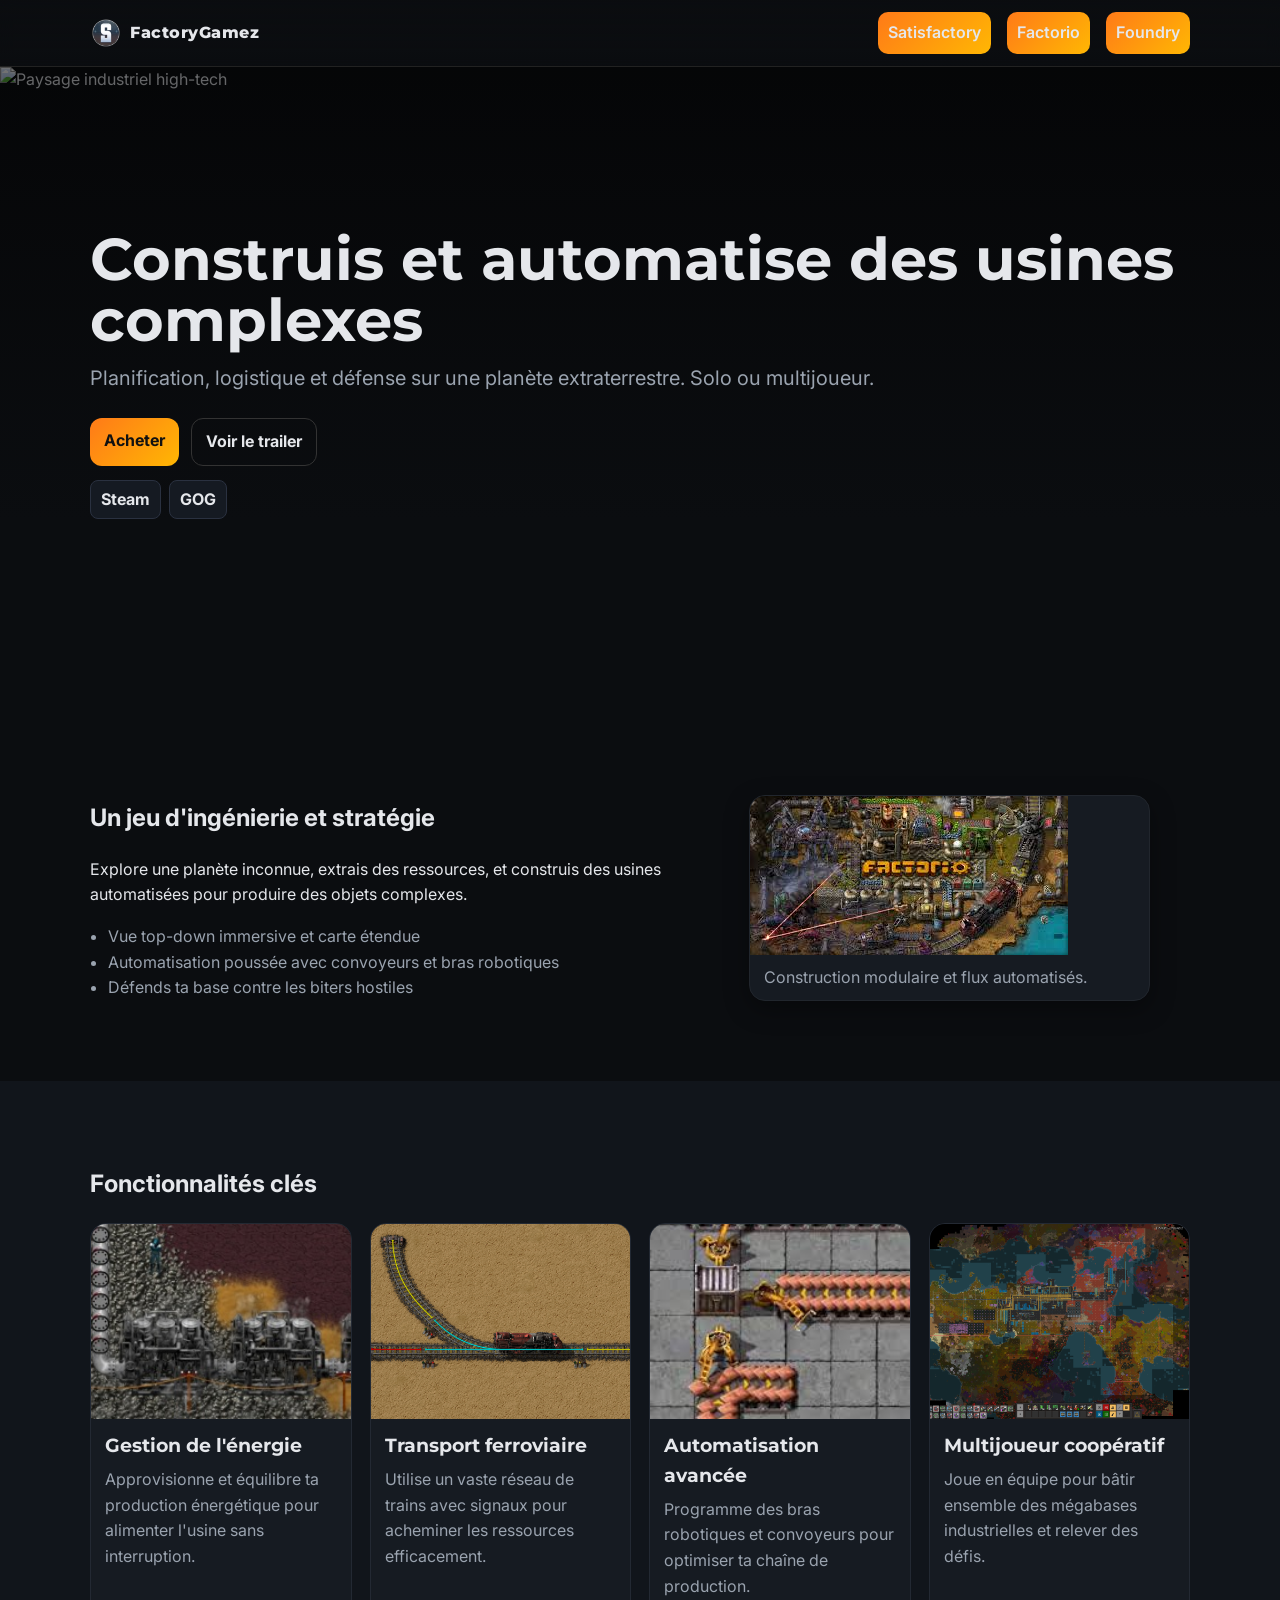
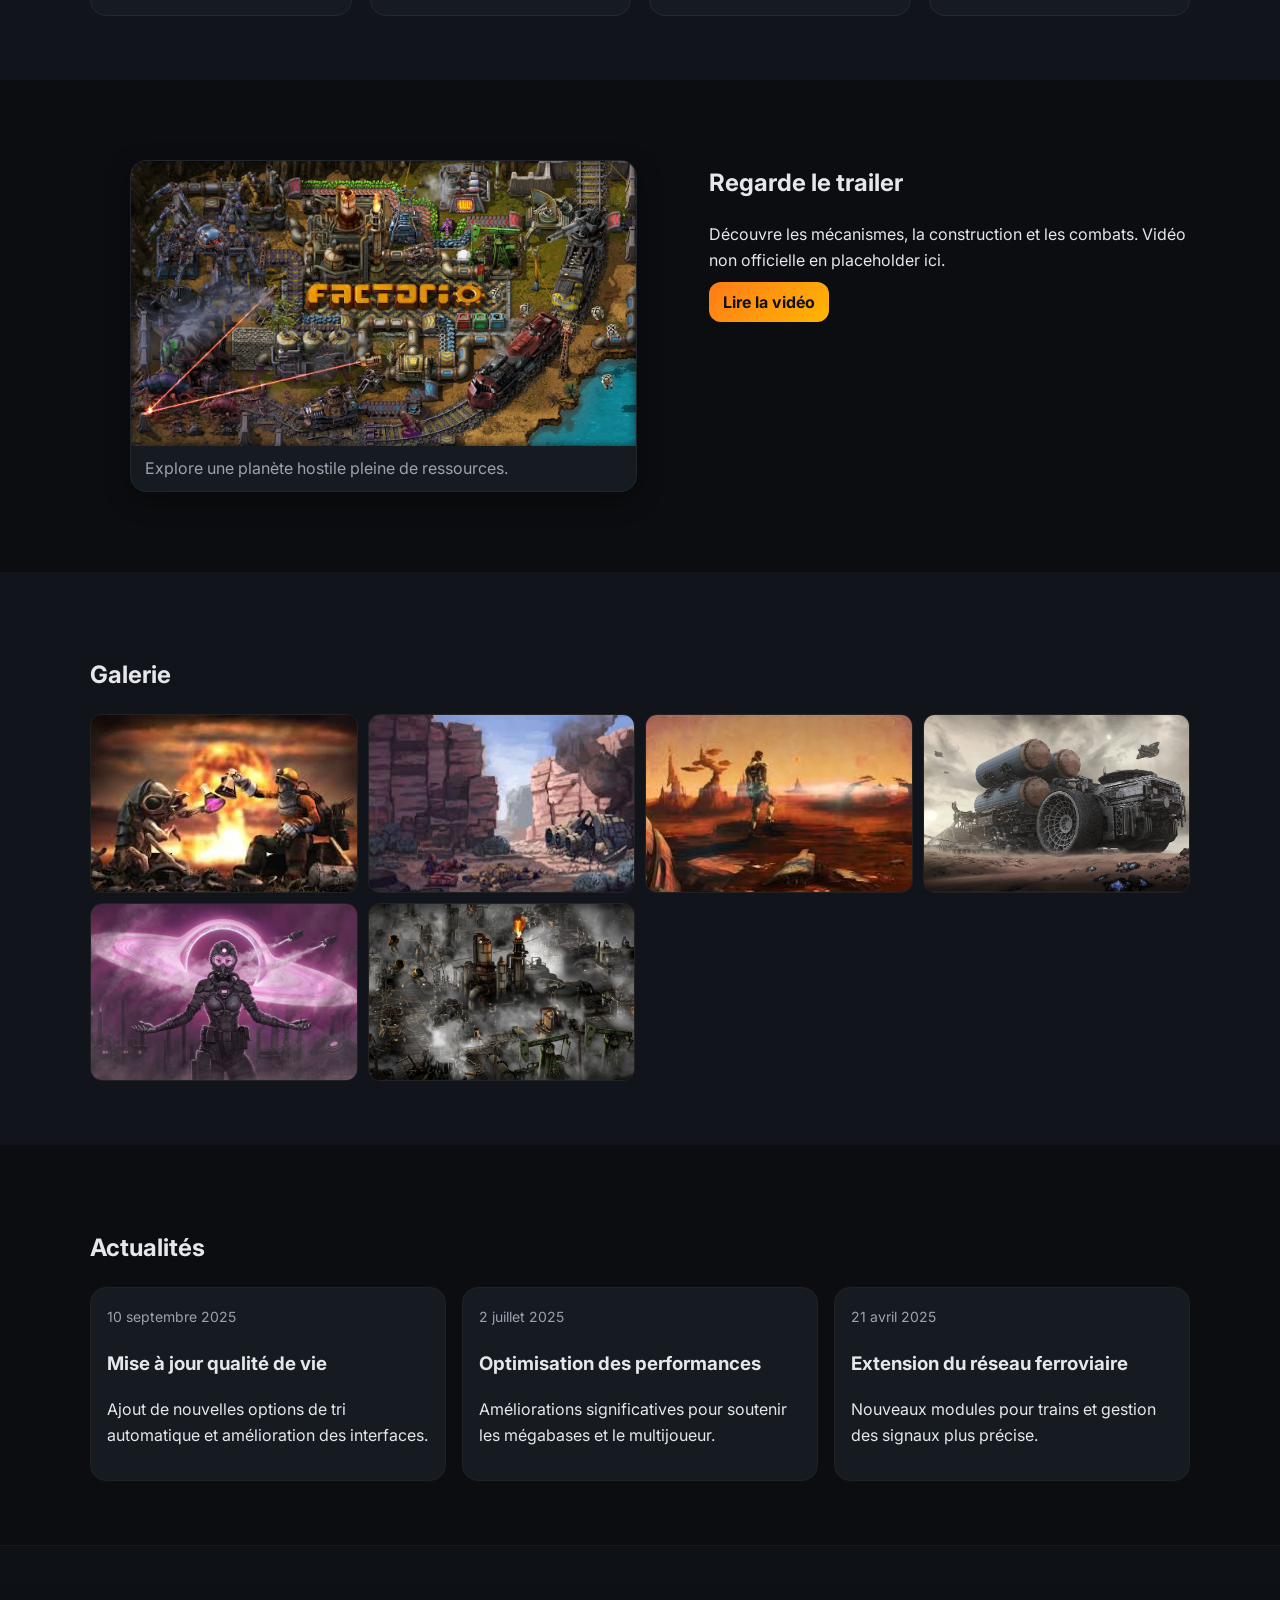
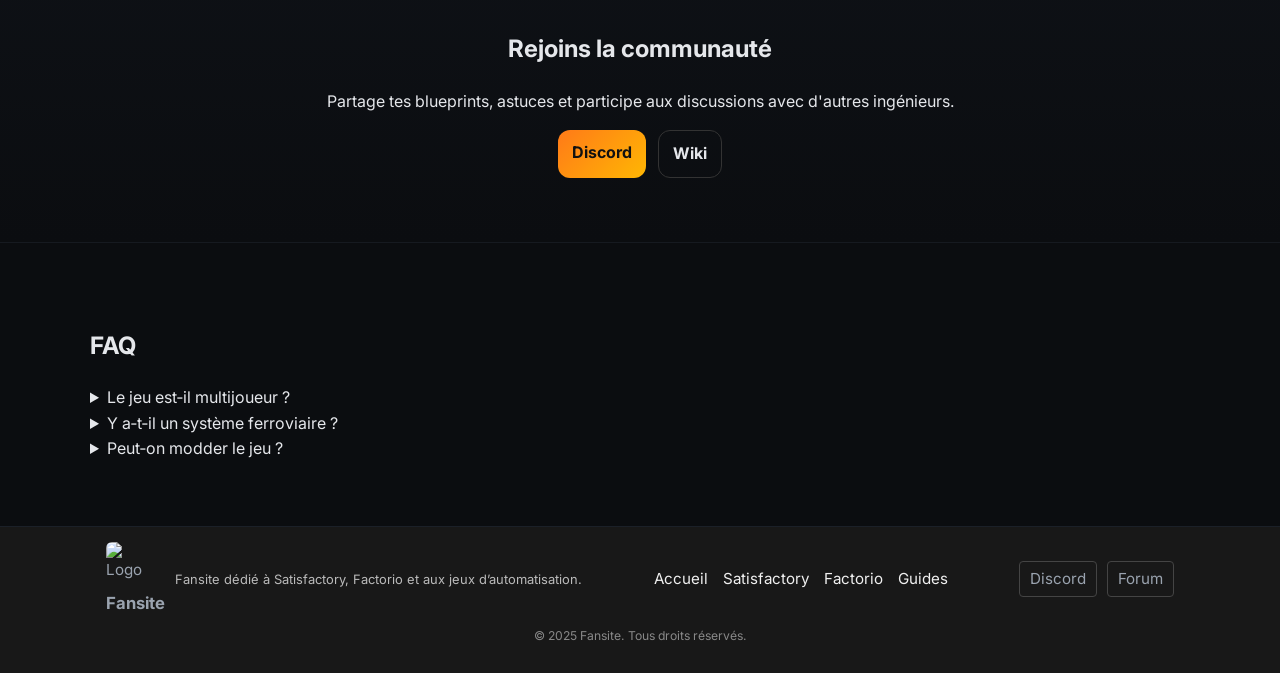
==== factorio.html @ 07c8ab1f "Vz Avec MAJ STARTER" ====
<!-- index.html -->
<!doctype html>
<html lang="fr">

<head>
  <meta charset="utf-8" />
  <meta name="viewport" content="width=device-width, initial-scale=1" />
  <title>factorio — Fansite étudiant</title>
  <meta name="description" content="Fansite non officiel de factorio pour un projet scolaire." />
  <link rel="preconnect" href="https://fonts.googleapis.com" />
  <link rel="preconnect" href="https://fonts.gstatic.com" crossorigin />
  <link
    href="https://fonts.googleapis.com/css2?family=Montserrat:wght@400;600;800&family=Inter:wght@400;600&display=swap"
    rel="stylesheet" />
  <link rel="stylesheet" href="assets/css/factorioStyles.css" />
  <link rel="icon" href="https://source.unsplash.com/64x64/?gear,factory" />
</head>

<body>
  <header class="site-header">
    <div class="wrap" style="display: flex; align-items: center; justify-content: space-between;">
      <a class="logo" href="index.html" aria-label="Accueil Satisfactory Fansite" style="display: inline-flex; align-items: center; gap: 0.5em;">
        <img src="assets/images/index/logo.png" alt="Logo" />
        <span>FactoryGamez</span>
      </a>
  
      <!-- Menu burger sans JS -->
      <input id="nav-toggle" type="checkbox" class="nav-toggle" aria-label="Ouvrir le menu" style="display: none;" />
      <label for="nav-toggle" class="nav-toggle-label" aria-hidden="true" style="cursor: pointer; font-size: 1.5em; user-select: none;">☰</label>
  
      <nav class="main-nav" aria-label="Navigation principale" style="display: flex; gap: 1em;">
        <a href="satisfactory.html" class="btn--primary">Satisfactory</a>
        <a href="factorio.html" class="btn--primary">Factorio</a>
        <a href="foundry.html" class="btn--primary">Foundry</a>
      </nav>
    </div>
  </header>
  
 

  <main id="contenu">
    <!-- HERO -->
    <section class="hero" role="banner">
      <picture>
        <source media="(min-width: 1024px)" srcset="https://source.unsplash.com/1600x900/?factory,industry" />
        <img src="assets/images/factorio/FactorioMap.jpg" alt="Paysage industriel high-tech" />
      </picture>
      <div class="hero__content wrap">
        <h1>Construis et automatise des usines complexes</h1>
        <p>Planification, logistique et défense sur une planète extraterrestre. Solo ou multijoueur.</p>
        <div class="hero__ctas">
          <a class="btn btn--primary" href="#acheter">Acheter</a>
          <a class="btn btn--ghost" href="#trailer">Voir le trailer</a>
        </div>
        <ul class="storebadges" aria-label="Boutiques">
          <li><a href="#" aria-label="Steam">Steam</a></li>
          <li><a href="#" aria-label="GOG">GOG</a></li>
        </ul>
      </div>
      <div class="hero__fade"></div>
    </section>

    <!-- LE JEU -->
    <section id="jeu" class="section wrap grid-2">
      <div>
        <h2>Un jeu d'ingénierie et stratégie</h2>
        <p>
          Explore une planète inconnue, extrais des ressources, et construis des usines automatisées pour produire des objets complexes.
        </p>
        <ul class="bullets">
          <li>Vue top-down immersive et carte étendue</li>
          <li>Automatisation poussée avec convoyeurs et bras robotiques</li>
          <li>Défends ta base contre les biters hostiles</li>
        </ul>
      </div>
      <figure class="media-card">
        <img src="assets/images/factorio/FactorioMap.jpg" alt="Usine avec convoyeurs automatisés" />
        <figcaption>Construction modulaire et flux automatisés.</figcaption>
      </figure>
    </section>

    <!-- FEATURES -->
    <section id="features" class="section section--alt">
      <div class="wrap">
        <h2>Fonctionnalités clés</h2>
        <div class="features">
          <article class="feature">
            <img src="assets/images/factorio/FactorioSystemeElectrique.jpg" alt="Production électrique" />
            <h3>Gestion de l'énergie</h3>
            <p>Approvisionne et équilibre ta production énergétique pour alimenter l'usine sans interruption.</p>
          </article>
          <article class="feature">
            <img src="assets/images/factorio/FactorioTrain.png" alt="Réseau ferroviaire" />
            <h3>Transport ferroviaire</h3>
            <p>Utilise un vaste réseau de trains avec signaux pour acheminer les ressources efficacement.</p>
          </article>
          <article class="feature">
            <img src="assets/images/factorio/FactorioBrasRobotique.jpg" alt="Bras robotisés" />
            <h3>Automatisation avancée</h3>
            <p>Programme des bras robotiques et convoyeurs pour optimiser ta chaîne de production.</p>
          </article>
          <article class="feature">
            <img src="assets/images/factorio/FactorioMultiPlayer.png" alt="Jeu coopératif" />
            <h3>Multijoueur coopératif</h3>
            <p>Joue en équipe pour bâtir ensemble des mégabases industrielles et relever des défis.</p>
          </article>
        </div>
      </div>
    </section>

    <!-- TRAILER / MEDIA -->
    <section id="trailer" class="section wrap grid-2">
      <figure class="media-card">
        <img src="assets/images/factorio/FactorioTrailer.jpg" alt="Terrain extraterrestre" />
        <figcaption>Explore une planète hostile pleine de ressources.</figcaption>
      </figure>
      <div>
        <h2>Regarde le trailer</h2>
        <p>Découvre les mécanismes, la construction et les combats. Vidéo non officielle en placeholder ici.</p>
        <a class="btn btn--primary" href="#">Lire la vidéo</a>
      </div>
    </section>

    <!-- MEDIAS -->
    <section id="medias" class="section section--alt">
      <div class="wrap">
        <h2>Galerie</h2>
        <div class="gallery">
          <img src="assets/images/factorio/FactorioGallery1.jpg" alt="Usine illuminée la nuit" />
          <img src="assets/images/factorio/FactorioGallery2.jpg" alt="Biome forestier" />
          <img src="assets/images/factorio/FactorioGallery3.jpg" alt="Raffinerie pétrolière" />
          <img src="assets/images/factorio/FactorioGallery4.jpg" alt="Gare ferroviaire" />
          <img src="assets/images/factorio/FactorioGallery5.jpg" alt="Bras robotisés d'assemblage" />
          <img src="assets/images/factorio/FactorioGallery6.jpeg" alt="Flore extraterrestre" />
        </div>
      </div>
    </section>

    <!-- ACTUS -->
    <section id="actu" class="section wrap">
      <h2>Actualités</h2>
      <div class="news">
        <article class="news-item">
          <time datetime="2025-09-10">10 septembre 2025</time>
          <h3>Mise à jour qualité de vie</h3>
          <p>Ajout de nouvelles options de tri automatique et amélioration des interfaces.</p>
        </article>
        <article class="news-item">
          <time datetime="2025-07-02">2 juillet 2025</time>
          <h3>Optimisation des performances</h3>
          <p>Améliorations significatives pour soutenir les mégabases et le multijoueur.</p>
        </article>
        <article class="news-item">
          <time datetime="2025-04-21">21 avril 2025</time>
          <h3>Extension du réseau ferroviaire</h3>
          <p>Nouveaux modules pour trains et gestion des signaux plus précise.</p>
        </article>
      </div>
    </section>

    <!-- COMMUNAUTÉ / CTA -->
    <section id="communaute" class="section section--cta">
      <div class="wrap cta">
        <h2>Rejoins la communauté</h2>
        <p>Partage tes blueprints, astuces et participe aux discussions avec d'autres ingénieurs.</p>
        <div class="cta__actions">
          <a class="btn btn--primary" href="#">Discord</a>
          <a class="btn btn--ghost" href="#">Wiki</a>
        </div>
      </div>
    </section>

    <!-- FAQ -->
    <section id="faq" class="section wrap">
      <h2>FAQ</h2>
      <details>
        <summary>Le jeu est‑il multijoueur ?</summary>
        <p>Oui, joue en solo ou en coopération jusqu'à plusieurs dizaines de joueurs.</p>
      </details>
      <details>
        <summary>Y a‑t‑il un système ferroviaire ?</summary>
        <p>Oui, trains, signaux et gestion complète du transport ferroviaire sont disponibles.</p>
      </details>
      <details>
        <summary>Peut‑on modder le jeu ?</summary>
        <p>Absolument, la communauté propose de nombreux mods permettant d'étendre le gameplay.</p>
      </details>
    </section>
  </main>

  <!-- Footer -->
  <footer class="site-footer">
    <div class="footer-container">
      <!-- Logo et description -->
      <div class="footer-brand">
        <a href="index.html" class="footer-logo" aria-label="Accueil Fansite">
          <img src="https://source.unsplash.com/48x48/?gear,factory" alt="Logo" />
          <span>Fansite</span>
        </a>
        <p>Fansite dédié à Satisfactory, Factorio et aux jeux d’automatisation.</p>
      </div>
  
      <!-- Navigation -->
      <nav class="footer-nav" aria-label="Plan du site">
        <ul>
          <li><a href="index.html">Accueil</a></li>
          <li><a href="satisfactory.html">Satisfactory</a></li>
          <li><a href="factorio.html">Factorio</a></li>
          <li><a href="guides.html">Guides</a></li>
        </ul>
      </nav>
  
      <!-- Réseaux sociaux -->
      <div class="footer-social">
        <a href="#" aria-label="Discord" class="social">Discord</a>
        <a href="#" aria-label="Forum" class="social">Forum</a>
      </div>
    </div>
    <p class="footer-copy">&copy; 2025 Fansite. Tous droits réservés.</p>
  </footer>
</body>

</html>
---- assets/css/factorioStyles.css ----
/* ---------- styles.css ---------- */



:root {
    --bg: #0b0d10;
    --bg-alt: #11151b;
    --card: #161b22;
    --text: #e5e7eb;
    --muted: #9aa3af;
    --primary: #ff7a18;
    --primary-2: #ffb703;
    --accent: #36c;
  }
  
  *, *::before, *::after {
    box-sizing: border-box;
  }
  
  html,
  body {
    scroll-behavior: smooth;
    height: 100%
  }
  
  body {
    margin: 0;
    font-family: Inter, system-ui, -apple-system, Segoe UI, Roboto, Helvetica, Arial, "Apple Color Emoji", "Segoe UI Emoji";
    color: var(--text);
    background: var(--bg);
    line-height: 1.6;
  }
  
  img {
    max-width: 100%;
    display: block;
  }
  
  .wrap {
    width: min(1100px, 92%);
    margin-inline: auto;
  }
  
  .section {
    padding: 64px 0;
  }
  
  .section--alt {
    background: var(--bg-alt);
  }
  
  .grid-2 {
    display: grid;
    grid-template-columns: 1fr;
    gap: 32px;
  }
  
  @media (min-width: 450px) {
    .grid-2 {
        grid-template-columns: 1.1fr .9fr
    }
  }
  
  
  /* Header */
  .site-header {
    position: sticky;
    top: 0;
    z-index: 10;
    background: linear-gradient(180deg, rgba(11, 13, 16, .95), rgba(11, 13, 16, .6));
    backdrop-filter: blur(8px);
    border-bottom: 1px solid #222;
  }
  
  .site-header .wrap {
    display: flex;
    align-items: center;
    justify-content: space-between;
    padding: 12px 0;
  }
  
  .logo {
    display: flex;
    align-items: center;
    gap: .6rem;
    text-decoration: none;
    color: var(--text);
    font-weight: 800;
    font-family: Montserrat, Inter, sans-serif;
    letter-spacing: .5px
  }
  
  .logo img {
    width: 32px;
    height: 32px;
    border-radius: 8px;
  }
  
  
  .main-nav {
    display: flex;
    gap: 18px;
    align-items: center;
  }
  
  .main-nav a {
    color: var(--text);
    text-decoration: none;
    font-weight: 600;
    padding: 8px 10px;
    border-radius: 10px;
  }
  
  .main-nav a:hover {
    background: #1f2430;
  }
  
  .btn {
    border: 1.5px solid #333;
    padding: 10px 14px;
    border-radius: 12px;
    font-weight: 700;
    text-decoration: none;
  }
  
  .btn--primary {
    background: linear-gradient(135deg, var(--primary), var(--primary-2));
    color: #111;
    border: none;
  }
  
  .btn--ghost {
    background: transparent;
    color: var(--text);
  }
  
  
  /* Mobile nav (no JS) */
  .nav-toggle {
    display: none
  }
  
  .nav-toggle-label {
    display: none;
    cursor: pointer;
    font-size: 24px;
    padding: 6px 10px;
    border-radius: 8px;
  }
  
  @media (max-width: 450px) {
    .nav-toggle-label {
        display: block
    }
  
    .main-nav {
        position: fixed;
        inset: 56px 0 auto 0;
        background: var(--bg);
        border-bottom: 1px solid #222;
        padding: 12px 4%;
        transform: translateY(-120%);
        transition: transform .25s ease;
        flex-wrap: wrap;
        gap: 10px;
    }
  
    .nav-toggle:checked~.main-nav {
        transform: translateY(0)
    }
  }
  
  
  /* Hero */
  .hero {
    position: relative;
    min-height: 72vh;
    display: grid;
  }
  
  .hero picture,
  .hero img {
    position: absolute;
    inset: 0;
    width: 100%;
    height: 100%;
    object-fit: cover;
  }
  
  .hero__fade {
    position: absolute;
    inset: 0;
    background: linear-gradient(180deg, rgba(0, 0, 0, .55), rgba(11, 13, 16, .95) 70%);
  }
  
  .hero__content {
    position: relative;
    z-index: 2;
    padding-top: 18vh;
    padding-bottom: 6vh;
  }
  
  .hero h1 {
    font-family: Montserrat, Inter, sans-serif;
    font-size: clamp(28px, 4.6vw, 64px);
    line-height: 1.05;
    margin: 0 0 10px;
  }
  
  .hero p {
    font-size: clamp(16px, 2.4vw, 20px);
    color: var(--muted);
    margin: 0 0 24px;
  }
  
  .hero__ctas {
    display: flex;
    gap: 12px;
    margin-bottom: 14px
  }
  
  .storebadges {
    display: flex;
    gap: 8px;
    list-style: none;
    padding: 0;
    margin: 10px 0 0
  }
  
  .storebadges a {
    display: inline-block;
    padding: 6px 10px;
    background: #151a22;
    border: 1px solid #2a3140;
    border-radius: 8px;
    font-weight: 700;
    text-decoration: none;
    color: var(--text)
  }
  
  
  /* Elements communs */
  .bullets {
    padding-left: 18px;
    color: var(--muted);
  }
  
  .media-card {
    background: var(--card);
    border: 1px solid #21262d;
    border-radius: 16px;
    overflow: hidden;
    box-shadow: 0 8px 24px rgba(0, 0, 0, .35);
  }
  
  .media-card figcaption {
    padding: 10px 14px;
    color: var(--muted)
  }
  
  
  /* Features */
  .features {
    display: grid;
    grid-template-columns: repeat(auto-fit, minmax(220px, 1fr));
    gap: 18px;
    margin-top: 16px
  }
  
  .feature {
    background: var(--card);
    border: 1px solid #232933;
    border-radius: 16px;
    overflow: hidden
  }
  
  .feature img {
    aspect-ratio: 4/3;
    width: 100%;
    object-fit: cover
  }
  
  .feature h3 {
    margin: 12px 14px 0;
    font-family: Montserrat, Inter, sans-serif
  }
  
  .feature p {
    margin: 6px 14px 16px;
    color: var(--muted)
  }
  
  
  /* Galerie */
  .gallery {
    display: grid;
    grid-template-columns: repeat(auto-fit, minmax(220px, 1fr));
    gap: 10px;
  }
  
  .gallery img {
    border-radius: 12px;
    border: 1px solid #222;
    aspect-ratio: 3/2;
    object-fit: cover
  }
  
  /* News */
  .news {
    display: grid;
    grid-template-columns: repeat(auto-fit, minmax(260px, 1fr));
    gap: 16px;
  }
  
  .news-item {
    background: var(--card);
    border: 1px solid #222;
    border-radius: 16px;
    padding: 16px
  }
  
  .news-item time {
    color: var(--muted);
    font-size: 14px
  }
  
  
  /* CTA */
  .section--cta {
    background: linear-gradient(180deg, #0e1116 0%, #0b0d10 100%), url('https://source.unsplash.com/1200x600/?factory,macro') center/cover no-repeat;
    border-block: 1px solid #161a20;
  }
  
  .cta {
    text-align: center
  }
  
  .cta__actions {
    display: flex;
    gap: 12px;
    justify-content: center;
    margin-top: 12px
  }
  
  
  /* Signup */
  .signup {
    display: grid;
    gap: 10px
  }
  
  .signup__row {
    display: flex;
    gap: 8px;
  }
  
  .signup input {
    flex: 1;
    padding: 12px 14px;
    border-radius: 12px;
    border: 1px solid #333;
    background: #0f1319;
    color: var(--text)
  }
  
  .signup button {
    white-space: nowrap
  }
  
  .legal {
    color: var(--muted);
    font-size: 14px
  }
  
  
  /* Footer */
  .site-footer {
    border-top: 1px solid #1b2028;
    background: #0a0c0f;
    padding: 22px 0;
  }
  
  .site-footer .wrap {
    display: flex;
    align-items: center;
    justify-content: space-between;
    gap: 16px;
    flex-wrap: wrap
  }
  
  .site-footer a {
    color: var(--muted);
    text-decoration: none
  }
  
  
  /* Accessibilité */
  .sr-only {
    position: absolute;
    width: 1px;
    height: 1px;
    padding: 0;
    margin: -1px;
    overflow: hidden;
    clip: rect(0, 0, 0, 0);
    white-space: nowrap;
    border: 0
  }
  
  .skip {
    position: absolute;
    left: -9999px;
    top: auto;
    width: 1px;
    height: 1px;
    overflow: hidden
  }
  
  .skip:focus {
    left: 8px;
    top: 8px;
    width: auto;
    height: auto;
    background: #fff;
    color: #000;
    padding: 8px 10px;
    border-radius: 8px
  }
  
  .site-footer {
    background-color: #181818;
    color: #f0f0f0;
    padding: 15px 0;
    font-family: 'Inter', sans-serif;
    font-size: 0.95em;
  }
  .footer-container {
    max-width: 1100px;
    margin: 0 auto;
    display: flex;
    align-items: center;
    justify-content: space-between;
    flex-wrap: wrap;
    gap: 1rem;
    padding: 0 1rem;
  }
  .footer-brand {
    display: flex;
    align-items: center;
    gap: 10px;
  }
  .footer-brand img {
    width: 48px;
    height: 48px;
    border-radius: 6px;
  }
  .footer-brand span {
    font-weight: 700;
    font-size: 1.1em;
  }
  .footer-brand p {
    margin: 0;
    font-size: 0.85em;
    color: #bbb;
  }
  .footer-nav ul {
    display: flex;
    list-style: none;
    margin: 0;
    padding: 0;
    gap: 15px;
  }
  .footer-nav a {
    color: #f0f0f0;
    text-decoration: none;
    transition: color 0.2s;
  }
  .footer-nav a:hover {
    color: #66ccff;
  }
  .footer-social {
    display: flex;
    gap: 10px;
  }
  .social {
    color: #f0f0f0;
    text-decoration: none;
    border: 1px solid #444;
    padding: 5px 10px;
    border-radius: 4px;
    transition: background 0.2s, color 0.2s;
  }
  .social:hover {
    background: #66ccff;
    color: #000;
  }
  .footer-copy {
    text-align: center;
    font-size: 0.8em;
    color: #888;
    margin-top: 10px;
  }
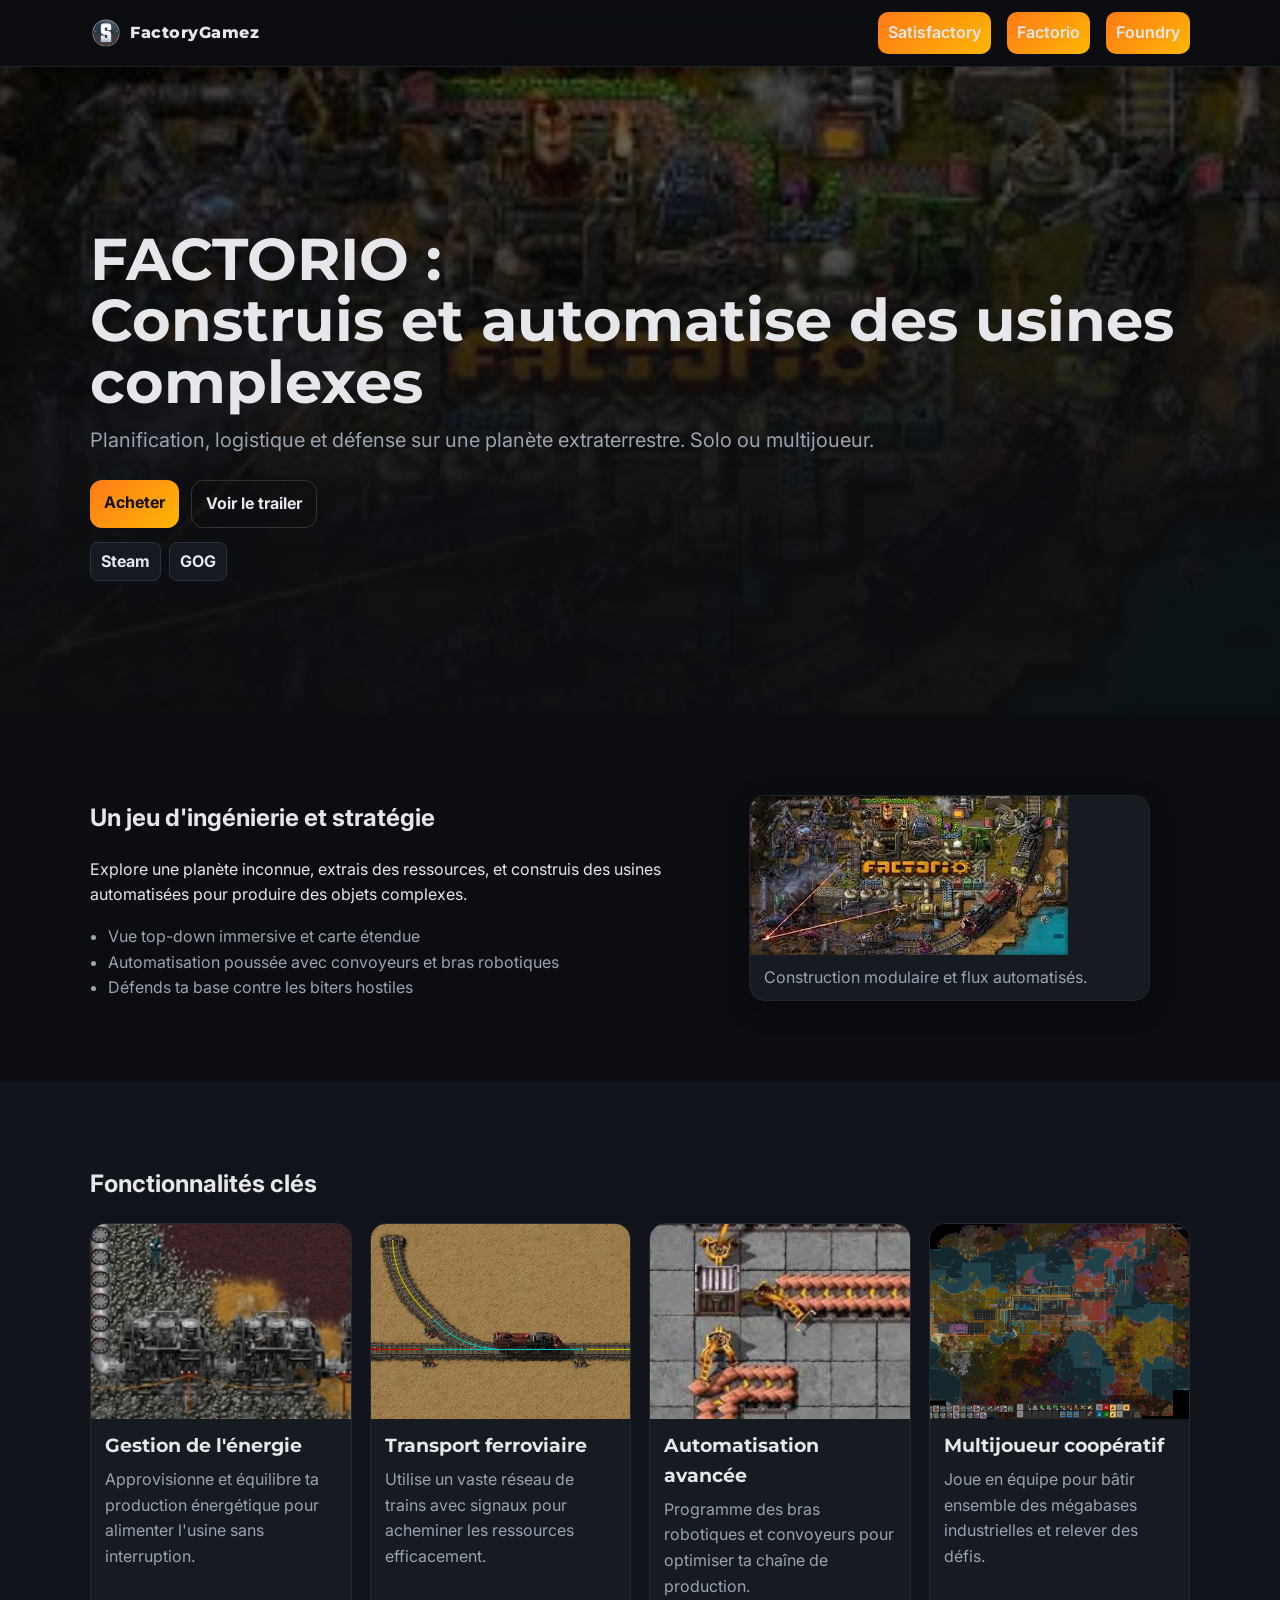
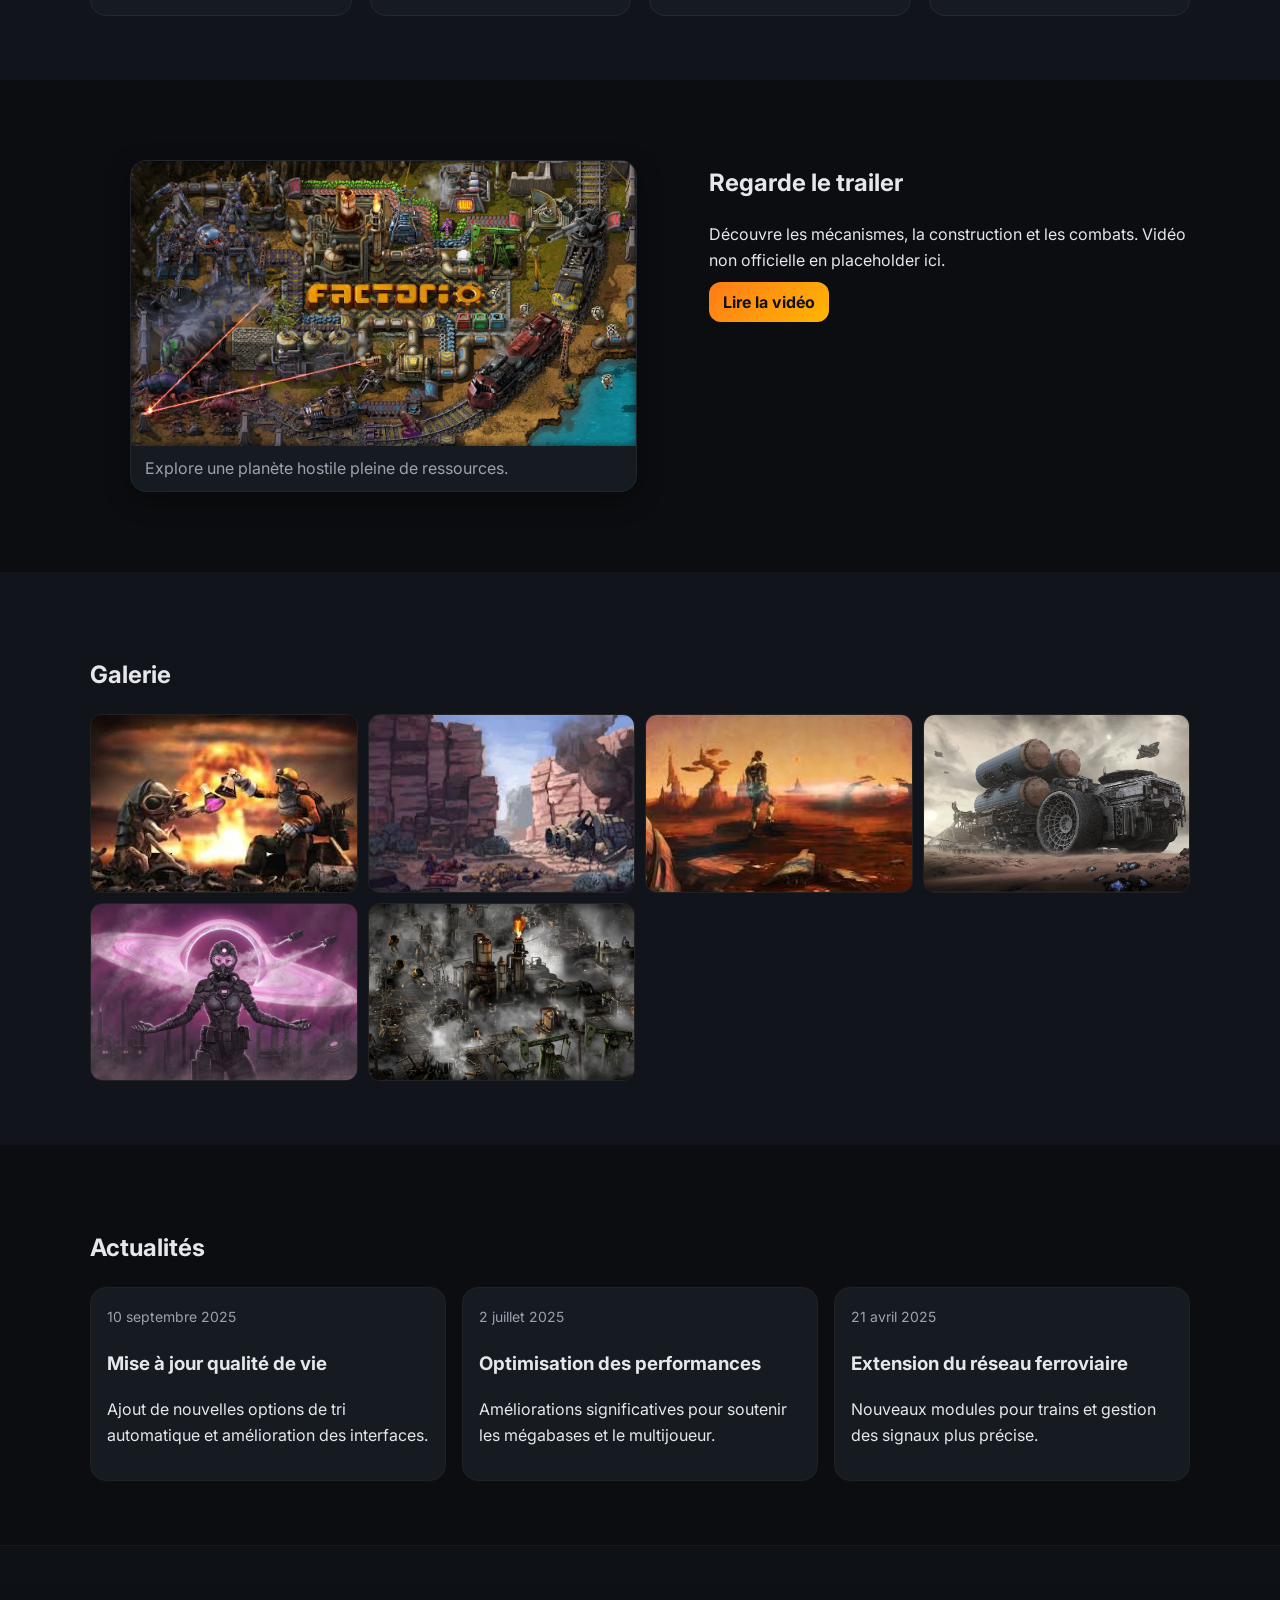
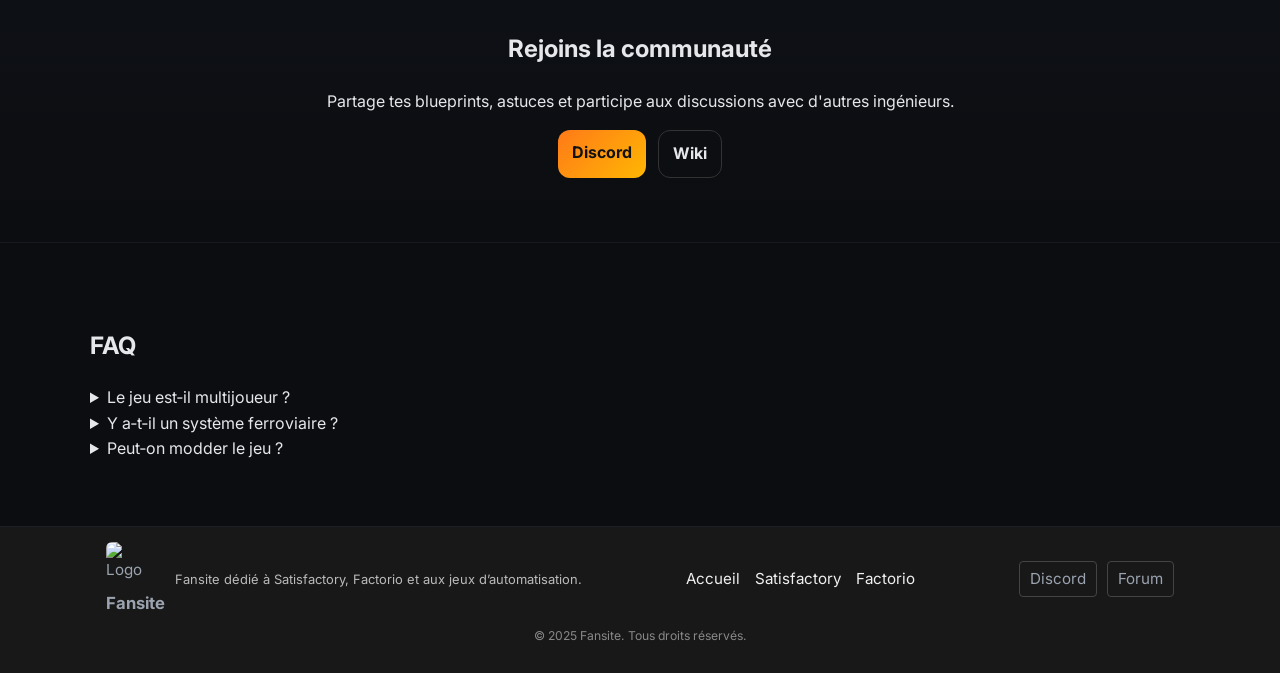
==== commit 1e3fa220: "Push Vz Starter: NIGHTCODE  Wednesday" ====
--- a/factorio.html
+++ b/factorio.html
@@ -42,11 +42,10 @@
     <!-- HERO -->
     <section class="hero" role="banner">
       <picture>
-        <source media="(min-width: 1024px)" srcset="https://source.unsplash.com/1600x900/?factory,industry" />
         <img src="assets/images/factorio/FactorioMap.jpg" alt="Paysage industriel high-tech" />
       </picture>
       <div class="hero__content wrap">
-        <h1>Construis et automatise des usines complexes</h1>
+        <h1>FACTORIO :<br>Construis et automatise des usines complexes</h1>
         <p>Planification, logistique et défense sur une planète extraterrestre. Solo ou multijoueur.</p>
         <div class="hero__ctas">
           <a class="btn btn--primary" href="#acheter">Acheter</a>
@@ -206,7 +205,7 @@
           <li><a href="index.html">Accueil</a></li>
           <li><a href="satisfactory.html">Satisfactory</a></li>
           <li><a href="factorio.html">Factorio</a></li>
-          <li><a href="guides.html">Guides</a></li>
+          
         </ul>
       </nav>
   
